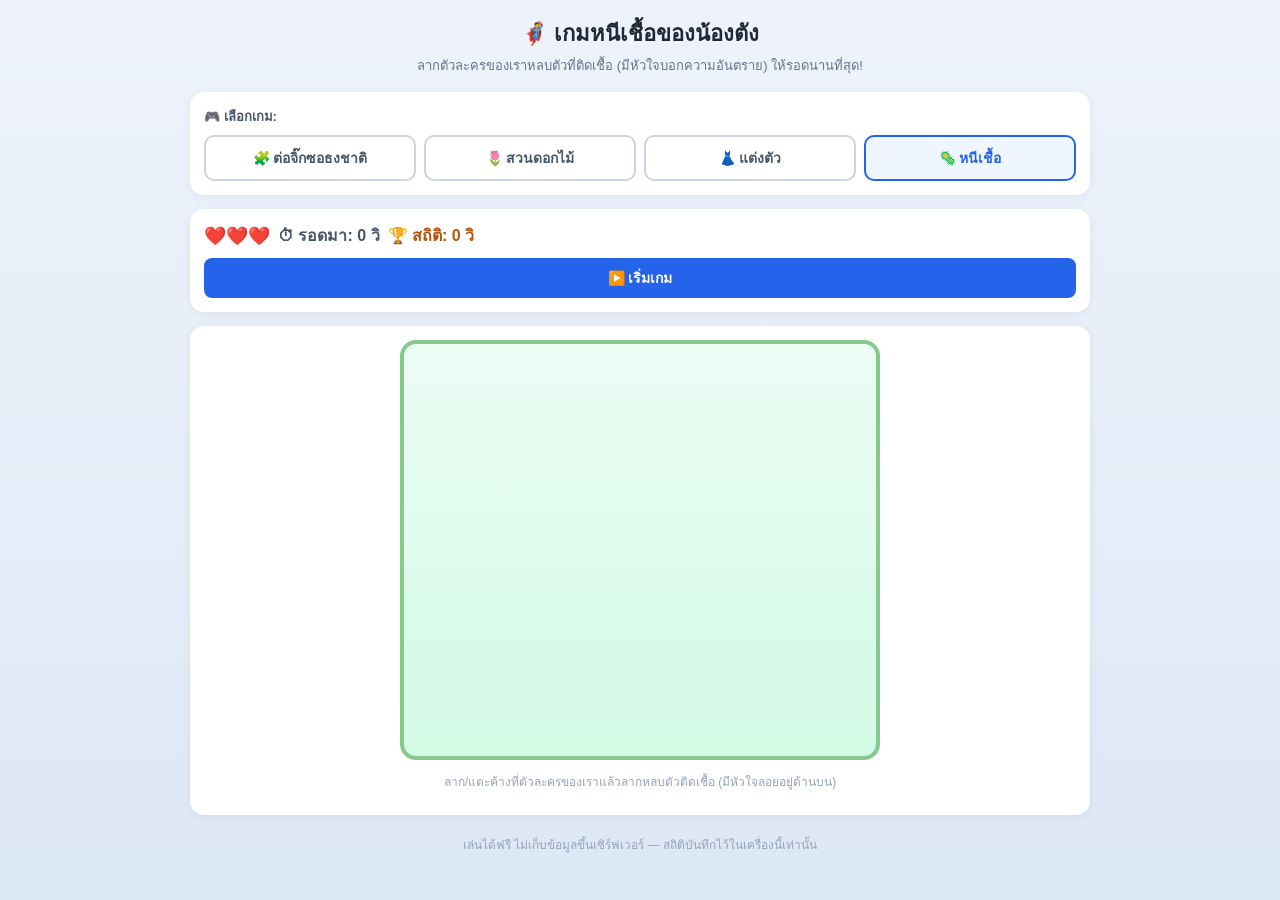
==== dodge.html @ 7e9b0579 "Add fourth game: dodge the infected (37 cute characters, drag your hero to avoid infected ones with " ====
<!DOCTYPE html>
<html lang="th">
<head>
<meta charset="UTF-8">
<meta name="viewport" content="width=device-width, initial-scale=1.0">
<title>เกมหนีเชื้อของน้องตัง</title>
<link rel="manifest" href="manifest.json">
<link rel="icon" href="icon-192.png">
<link rel="apple-touch-icon" href="icon-192.png">
<meta name="theme-color" content="#dc2626">
<link rel="stylesheet" href="style.css">
<link rel="stylesheet" href="dodge.css">
</head>
<body>
<div class="wrap">
  <header>
    <h1>🦸 เกมหนีเชื้อของน้องตัง</h1>
    <p>ลากตัวละครของเราหลบตัวที่ติดเชื้อ (มีหัวใจบอกความอันตราย) ให้รอดนานที่สุด!</p>
  </header>

  <div class="panel">
    <label style="display:block; margin-bottom:8px;">🎮 เลือกเกม:</label>
    <div class="row">
      <button class="game-select-btn" onclick="location.href='index.html'">🧩 ต่อจิ๊กซอธงชาติ</button>
      <button class="game-select-btn" onclick="location.href='garden.html'">🌷 สวนดอกไม้</button>
      <button class="game-select-btn" onclick="location.href='dressup.html'">👗 แต่งตัว</button>
      <button class="game-select-btn active">🦠 หนีเชื้อ</button>
    </div>
  </div>

  <div class="panel">
    <div class="row" style="align-items:center;">
      <span style="font-weight:800; font-size:18px;" id="heartsDisplay">❤️❤️❤️</span>
      <span style="font-weight:700; color:#475569;">⏱ รอดมา: <span id="survivalTime">0</span> วิ</span>
      <span style="font-weight:700; color:#b45309;">🏆 สถิติ: <span id="bestTime">0</span> วิ</span>
    </div>
    <button class="btn" id="startDodgeBtn" style="width:100%; margin-top:10px;">▶️ เริ่มเกม</button>
  </div>

  <div class="panel">
    <div id="dodgeArena" class="dodge-arena"></div>
    <p class="hint">ลาก/แตะค้างที่ตัวละครของเราแล้วลากหลบตัวติดเชื้อ (มีหัวใจลอยอยู่ด้านบน)</p>
  </div>

  <footer>เล่นได้ฟรี ไม่เก็บข้อมูลขึ้นเซิร์ฟเวอร์ — สถิติบันทึกไว้ในเครื่องนี้เท่านั้น</footer>
</div>

<div class="modal-overlay" id="gameOverModal" style="display:none;">
  <div class="modal-box">
    <h2>💥 ติดเชื้อแล้ว!</h2>
    <p>รอดมาได้ <span id="finalTime" class="big-time" style="display:inline;">0</span> วินาที</p>
    <p id="newBestLabel" class="new-best"></p>
    <button class="btn" id="retryBtn" style="margin-top:12px; width:100%;">🔁 เล่นใหม่</button>
  </div>
</div>

<script src="dodge.js"></script>
</body>
</html>
---- style.css ----
* { box-sizing: border-box; }
body {
  margin: 0;
  font-family: 'Noto Sans Thai', 'Segoe UI', sans-serif;
  background: linear-gradient(180deg, #eef3fb, #dde8f5);
  color: #1f2937;
  min-height: 100vh;
  padding: 16px;
}
.wrap { max-width: 900px; margin: 0 auto; }
header { text-align: center; margin-bottom: 16px; }
header h1 { font-size: 22px; margin: 0 0 4px; }
header p { margin: 0; color: #64748b; font-size: 13px; }

.panel {
  background: #fff;
  border-radius: 14px;
  padding: 14px;
  box-shadow: 0 2px 10px rgba(0,0,0,0.06);
  margin-bottom: 14px;
}

.row { display: flex; gap: 8px; flex-wrap: wrap; align-items: center; }
.row + .row { margin-top: 10px; }
label { font-size: 13px; color: #475569; font-weight: 600; }

select {
  flex: 1;
  min-width: 160px;
  padding: 8px 10px;
  border-radius: 8px;
  border: 1px solid #cbd5e1;
  font-size: 14px;
}

.diff-btn {
  flex: 1;
  padding: 8px 6px;
  border-radius: 8px;
  border: 2px solid #cbd5e1;
  background: #fff;
  cursor: pointer;
  font-size: 13px;
  font-weight: 600;
  color: #475569;
}
.diff-btn.active { border-color: #2563eb; color: #2563eb; background: #eff6ff; }

.game-select-btn {
  flex: 1;
  min-width: 140px;
  padding: 10px 12px;
  border-radius: 10px;
  border: 2px solid #cbd5e1;
  background: #fff;
  cursor: pointer;
  font-size: 14px;
  font-weight: 700;
  color: #475569;
}
.game-select-btn.active { border-color: #2563eb; color: #2563eb; background: #eff6ff; }
.game-select-btn:disabled { opacity: 0.5; cursor: not-allowed; color: #94a3b8; }

.btn {
  padding: 9px 16px;
  border-radius: 8px;
  border: none;
  background: #2563eb;
  color: #fff;
  font-weight: 700;
  font-size: 14px;
  cursor: pointer;
}
.btn.secondary { background: #64748b; }
.btn.ghost { background: #fff; color: #2563eb; border: 2px solid #2563eb; }
.btn:disabled { opacity: 0.45; cursor: not-allowed; }

.status-bar {
  display: flex;
  justify-content: space-between;
  align-items: center;
  font-size: 14px;
  font-weight: 700;
  margin-bottom: 10px;
}
.timer { color: #2563eb; }
.piece-count { color: #64748b; font-weight: 500; }

.game-area {
  display: flex;
  flex-direction: column;
  gap: 14px;
  align-items: center;
}

#board {
  display: grid;
  gap: 0;
  background: #cbd5e1;
  border-radius: 8px;
  border: 3px solid #94a3b8;
  position: relative;
  flex-shrink: 0;
}
.cell {
  background-color: transparent;
  position: relative;
  overflow: visible;
}
/* ชิ้นที่วางแล้วต้องอยู่ "บนสุด" เสมอ ไม่งั้นลายทางของช่องว่างข้างๆ จะทับส่วนปุ่ม/ร่องที่ยื่นล้ำเข้ามา มองไม่เห็น */
.cell.filled { z-index: 2; }
.cell.empty { background-color: #f1f5f9; z-index: 1; }
.cell.empty::after {
  content: '';
  position: absolute; inset: 0;
  background: repeating-linear-gradient(45deg, #e2e8f0, #e2e8f0 4px, #f1f5f9 4px, #f1f5f9 8px);
}

/* มือถือ/จอแคบ: ถาดเป็นแถวแนวนอนด้านล่างกระดาน เลื่อนซ้าย-ขวาหา (จำนวนแถวขึ้นกับระดับความยาก
   ง่าย=1 แถว, กลาง=2 แถว, ยาก=3 แถว — ตั้งค่าจาก JS ผ่าน --tray-rows) */
#tray {
  display: grid;
  grid-auto-flow: column;
  grid-template-rows: repeat(var(--tray-rows, 1), auto);
  gap: 10px;
  padding: 14px;
  background: #f8fafc;
  border-radius: 10px;
  min-height: 60px;
  width: 100%;
  overflow-x: auto;
  overflow-y: hidden;
  justify-content: start;
  align-items: center;
  cursor: grab;
}
#tray.panning { cursor: grabbing; }

/* จอกว้างพอ: วางถาดชิ้นส่วนไว้ด้านขวาของกระดาน เลื่อนขึ้น-ลงแทน เห็นพร้อมกันไม่ต้องเลื่อนทั้งหน้า */
@media (min-width: 560px) {
  .game-area { flex-direction: row; align-items: flex-start; justify-content: center; }
  #tray {
    display: flex;
    flex-direction: column;
    flex-wrap: nowrap;
    flex: 1 1 220px;
    max-width: 260px;
    align-items: center;
    max-height: 75vh;
    overflow-x: hidden;
    overflow-y: auto;
  }
}

.piece-svg {
  touch-action: pan-x;
  cursor: grab;
  display: block;
  -webkit-touch-callout: none;
  -webkit-user-select: none;
  user-select: none;
}
@media (min-width: 560px) {
  .piece-svg { touch-action: pan-y; }
}
.piece-svg.piece-on-board { touch-action: none; }
.piece-svg.piece-on-board {
  position: absolute;
  top: 50%; left: 50%;
  transform: translate(-50%, -50%);
}
.piece-svg.drag-ghost {
  position: fixed;
  z-index: 999;
  pointer-events: none;
  transform: scale(1.08);
  filter: drop-shadow(0 6px 12px rgba(0,0,0,0.35));
}

.hint { text-align: center; font-size: 12px; color: #94a3b8; margin-bottom: 10px; }

#statsTable { width: 100%; border-collapse: collapse; font-size: 13px; }
#statsTable th, #statsTable td { padding: 6px 8px; text-align: left; border-bottom: 1px solid #e2e8f0; }
#statsTable th { color: #64748b; font-weight: 600; }

.empty-stats { text-align: center; color: #94a3b8; padding: 16px; font-size: 13px; }

.modal-overlay {
  position: fixed; inset: 0; background: rgba(15,23,42,0.55);
  display: flex; align-items: center; justify-content: center;
  z-index: 50; padding: 16px;
}
.modal-box {
  background: #fff; border-radius: 16px; padding: 24px; text-align: center;
  max-width: 320px;
}
.modal-box h2 { margin: 0 0 8px; font-size: 20px; }
.modal-box p { margin: 4px 0; color: #475569; font-size: 14px; }
.modal-box .big-time { font-size: 28px; font-weight: 800; color: #2563eb; margin: 10px 0; }
.modal-box .new-best { color: #16a34a; font-weight: 700; font-size: 13px; }

footer { text-align: center; color: #94a3b8; font-size: 12px; margin-top: 20px; }

.confetti-container {
  position: fixed; inset: 0;
  pointer-events: none;
  z-index: 60;
  overflow: hidden;
}
.confetti-piece {
  position: absolute;
  left: 50%; top: 40%;
  animation: confetti-burst 1.3s ease-out forwards;
}
@keyframes confetti-burst {
  0%   { transform: translate(-50%, -50%) translate(0, 0) rotate(0deg); opacity: 1; }
  100% { transform: translate(-50%, -50%) translate(var(--dx), var(--dy)) rotate(360deg); opacity: 0; }
}
---- dodge.css ----
.dodge-arena {
  position: relative;
  width: 100%;
  max-width: 480px;
  height: 420px;
  margin: 0 auto;
  background: linear-gradient(180deg, #ecfdf5, #d1fae5);
  border: 4px solid #86c98a;
  border-radius: 16px;
  overflow: hidden;
  touch-action: none;
}

.npc {
  position: absolute;
  width: 40px; height: 40px;
  font-size: 30px;
  line-height: 40px;
  text-align: center;
  transform: translate(-50%, -50%);
  transition: left 2.2s ease-in-out, top 2.2s ease-in-out;
  pointer-events: none;
  user-select: none;
}

.npc.infected {
  animation: infected-shake 0.35s ease-in-out infinite, infected-glow 1s ease-in-out infinite;
}
@keyframes infected-shake {
  0%, 100% { margin-left: 0; }
  25% { margin-left: -2px; }
  75% { margin-left: 2px; }
}
@keyframes infected-glow {
  0%, 100% { filter: drop-shadow(0 0 4px #dc2626); }
  50%      { filter: drop-shadow(0 0 10px #dc2626); }
}

.npc-hearts {
  position: absolute;
  top: -16px; left: 50%;
  transform: translateX(-50%);
  font-size: 11px;
  white-space: nowrap;
}

.player {
  position: absolute;
  width: 48px; height: 48px;
  font-size: 36px;
  line-height: 48px;
  text-align: center;
  transform: translate(-50%, -50%);
  z-index: 10;
  cursor: grab;
  user-select: none;
  filter: drop-shadow(0 0 6px #2563eb);
}
.player.hit {
  animation: player-hit 0.4s ease-in-out;
}
@keyframes player-hit {
  0%, 100% { transform: translate(-50%, -50%) scale(1); }
  50%      { transform: translate(-50%, -50%) scale(1.4); filter: drop-shadow(0 0 10px #dc2626); }
}
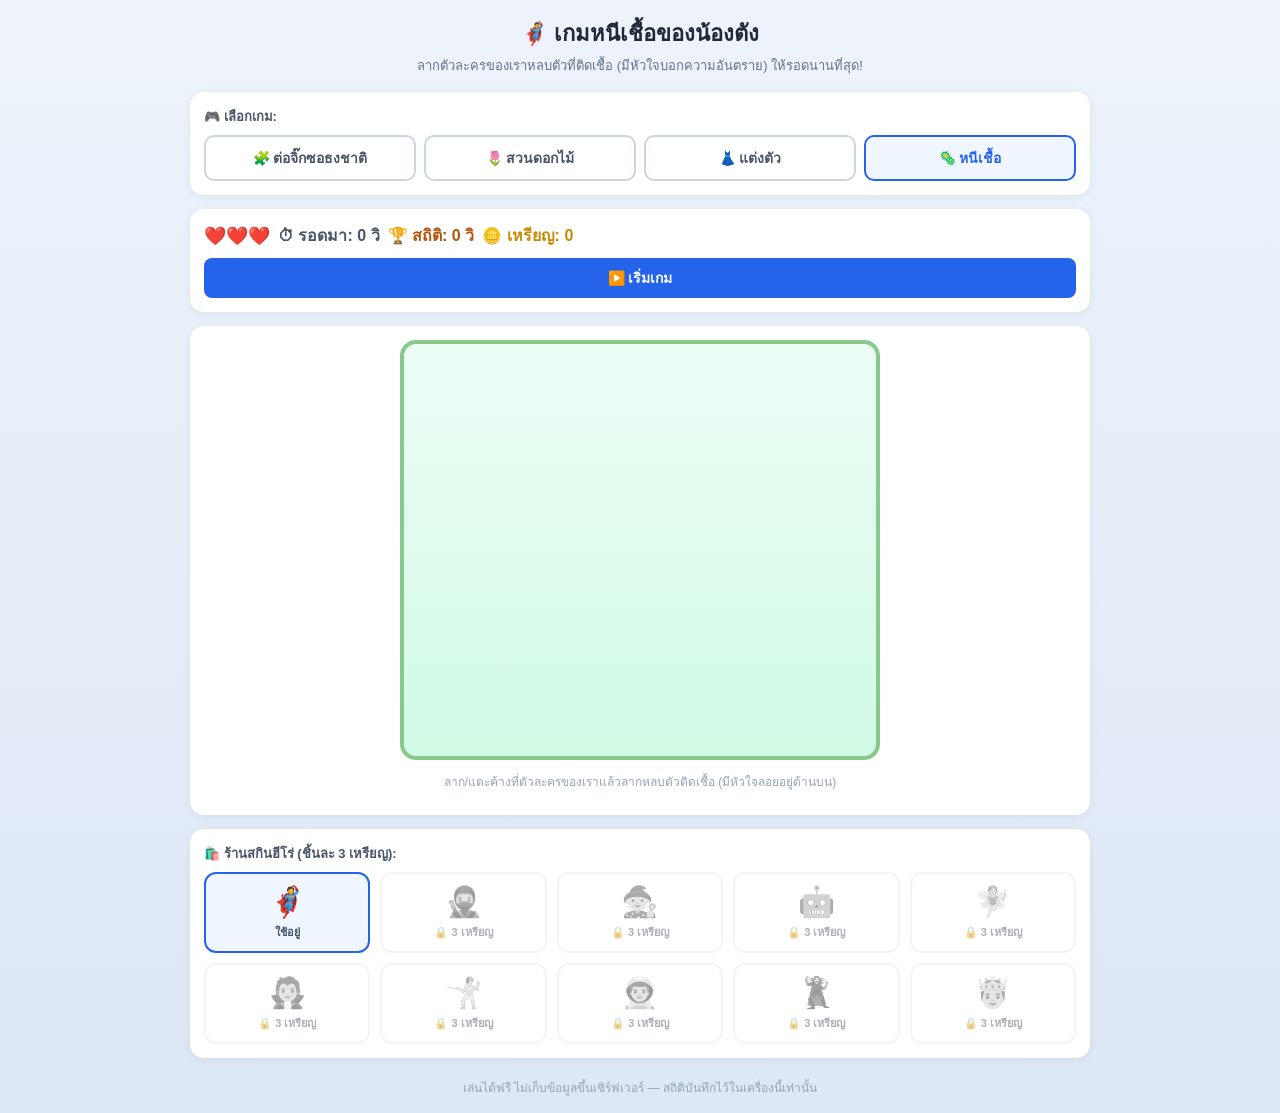
==== commit c785fd5f: "Add coin system (earned from surviving) and hero skin shop (3 coins per skin) to dodge game" ====
--- a/dodge.html
+++ b/dodge.html
@@ -33,6 +33,7 @@
       <span style="font-weight:800; font-size:18px;" id="heartsDisplay">❤️❤️❤️</span>
       <span style="font-weight:700; color:#475569;">⏱ รอดมา: <span id="survivalTime">0</span> วิ</span>
       <span style="font-weight:700; color:#b45309;">🏆 สถิติ: <span id="bestTime">0</span> วิ</span>
+      <span style="font-weight:700; color:#ca8a04;">🪙 เหรียญ: <span id="coinCount">0</span></span>
     </div>
     <button class="btn" id="startDodgeBtn" style="width:100%; margin-top:10px;">▶️ เริ่มเกม</button>
   </div>
@@ -40,6 +41,11 @@
   <div class="panel">
     <div id="dodgeArena" class="dodge-arena"></div>
     <p class="hint">ลาก/แตะค้างที่ตัวละครของเราแล้วลากหลบตัวติดเชื้อ (มีหัวใจลอยอยู่ด้านบน)</p>
+  </div>
+
+  <div class="panel">
+    <label style="display:block; margin-bottom:8px;">🛍️ ร้านสกินฮีโร่ (ชิ้นละ 3 เหรียญ):</label>
+    <div id="skinGrid" class="skin-grid"></div>
   </div>
 
   <footer>เล่นได้ฟรี ไม่เก็บข้อมูลขึ้นเซิร์ฟเวอร์ — สถิติบันทึกไว้ในเครื่องนี้เท่านั้น</footer>
@@ -50,6 +56,7 @@
     <h2>💥 ติดเชื้อแล้ว!</h2>
     <p>รอดมาได้ <span id="finalTime" class="big-time" style="display:inline;">0</span> วินาที</p>
     <p id="newBestLabel" class="new-best"></p>
+    <p id="coinEarnedLabel" style="color:#b45309; font-weight:700;"></p>
     <button class="btn" id="retryBtn" style="margin-top:12px; width:100%;">🔁 เล่นใหม่</button>
   </div>
 </div>
--- a/dodge.css
+++ b/dodge.css
@@ -63,3 +63,28 @@
   0%, 100% { transform: translate(-50%, -50%) scale(1); }
   50%      { transform: translate(-50%, -50%) scale(1.4); filter: drop-shadow(0 0 10px #dc2626); }
 }
+
+.skin-grid {
+  display: grid;
+  grid-template-columns: repeat(4, 1fr);
+  gap: 10px;
+}
+@media (min-width: 420px) {
+  .skin-grid { grid-template-columns: repeat(5, 1fr); }
+}
+.skin-card {
+  border: 2px solid #e2e8f0;
+  border-radius: 12px;
+  padding: 10px 4px;
+  background: #fff;
+  cursor: pointer;
+  text-align: center;
+  font-size: 11px;
+  font-weight: 700;
+  color: #475569;
+}
+.skin-card .skin-emoji { font-size: 30px; display: block; margin-bottom: 4px; }
+.skin-card.selected { border-color: #2563eb; background: #eff6ff; }
+.skin-card.locked { opacity: 0.6; }
+.skin-card.locked .skin-emoji { filter: grayscale(1); }
+.skin-card:disabled, .skin-card.cannot-afford { opacity: 0.45; cursor: not-allowed; }
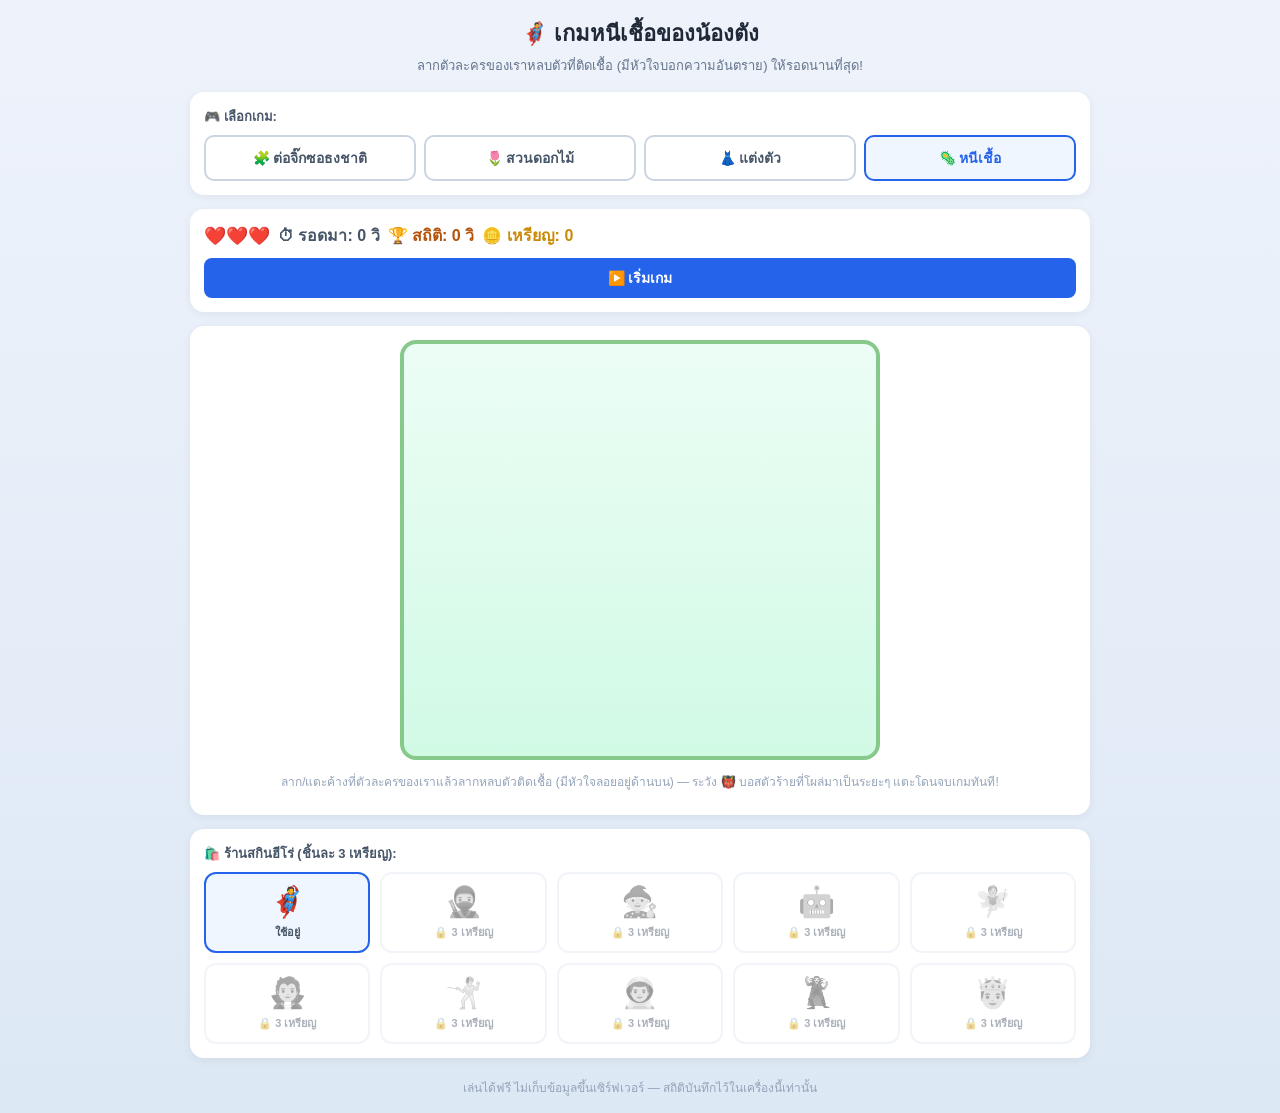
==== commit 298b4ea0: "Add scary boss (appears periodically, instant game over on touch) to dodge game" ====
--- a/dodge.html
+++ b/dodge.html
@@ -40,7 +40,7 @@
 
   <div class="panel">
     <div id="dodgeArena" class="dodge-arena"></div>
-    <p class="hint">ลาก/แตะค้างที่ตัวละครของเราแล้วลากหลบตัวติดเชื้อ (มีหัวใจลอยอยู่ด้านบน)</p>
+    <p class="hint">ลาก/แตะค้างที่ตัวละครของเราแล้วลากหลบตัวติดเชื้อ (มีหัวใจลอยอยู่ด้านบน) — ระวัง 👹 บอสตัวร้ายที่โผล่มาเป็นระยะๆ แตะโดนจบเกมทันที!</p>
   </div>
 
   <div class="panel">
--- a/dodge.css
+++ b/dodge.css
@@ -34,6 +34,18 @@
 @keyframes infected-glow {
   0%, 100% { filter: drop-shadow(0 0 4px #dc2626); }
   50%      { filter: drop-shadow(0 0 10px #dc2626); }
+}
+
+.npc.boss {
+  width: 54px; height: 54px;
+  font-size: 44px;
+  line-height: 54px;
+  z-index: 5;
+  animation: boss-pulse 0.6s ease-in-out infinite;
+}
+@keyframes boss-pulse {
+  0%, 100% { transform: translate(-50%, -50%) scale(1); filter: drop-shadow(0 0 8px #7c3aed); }
+  50%      { transform: translate(-50%, -50%) scale(1.15); filter: drop-shadow(0 0 16px #7c3aed); }
 }
 
 .npc-hearts {
